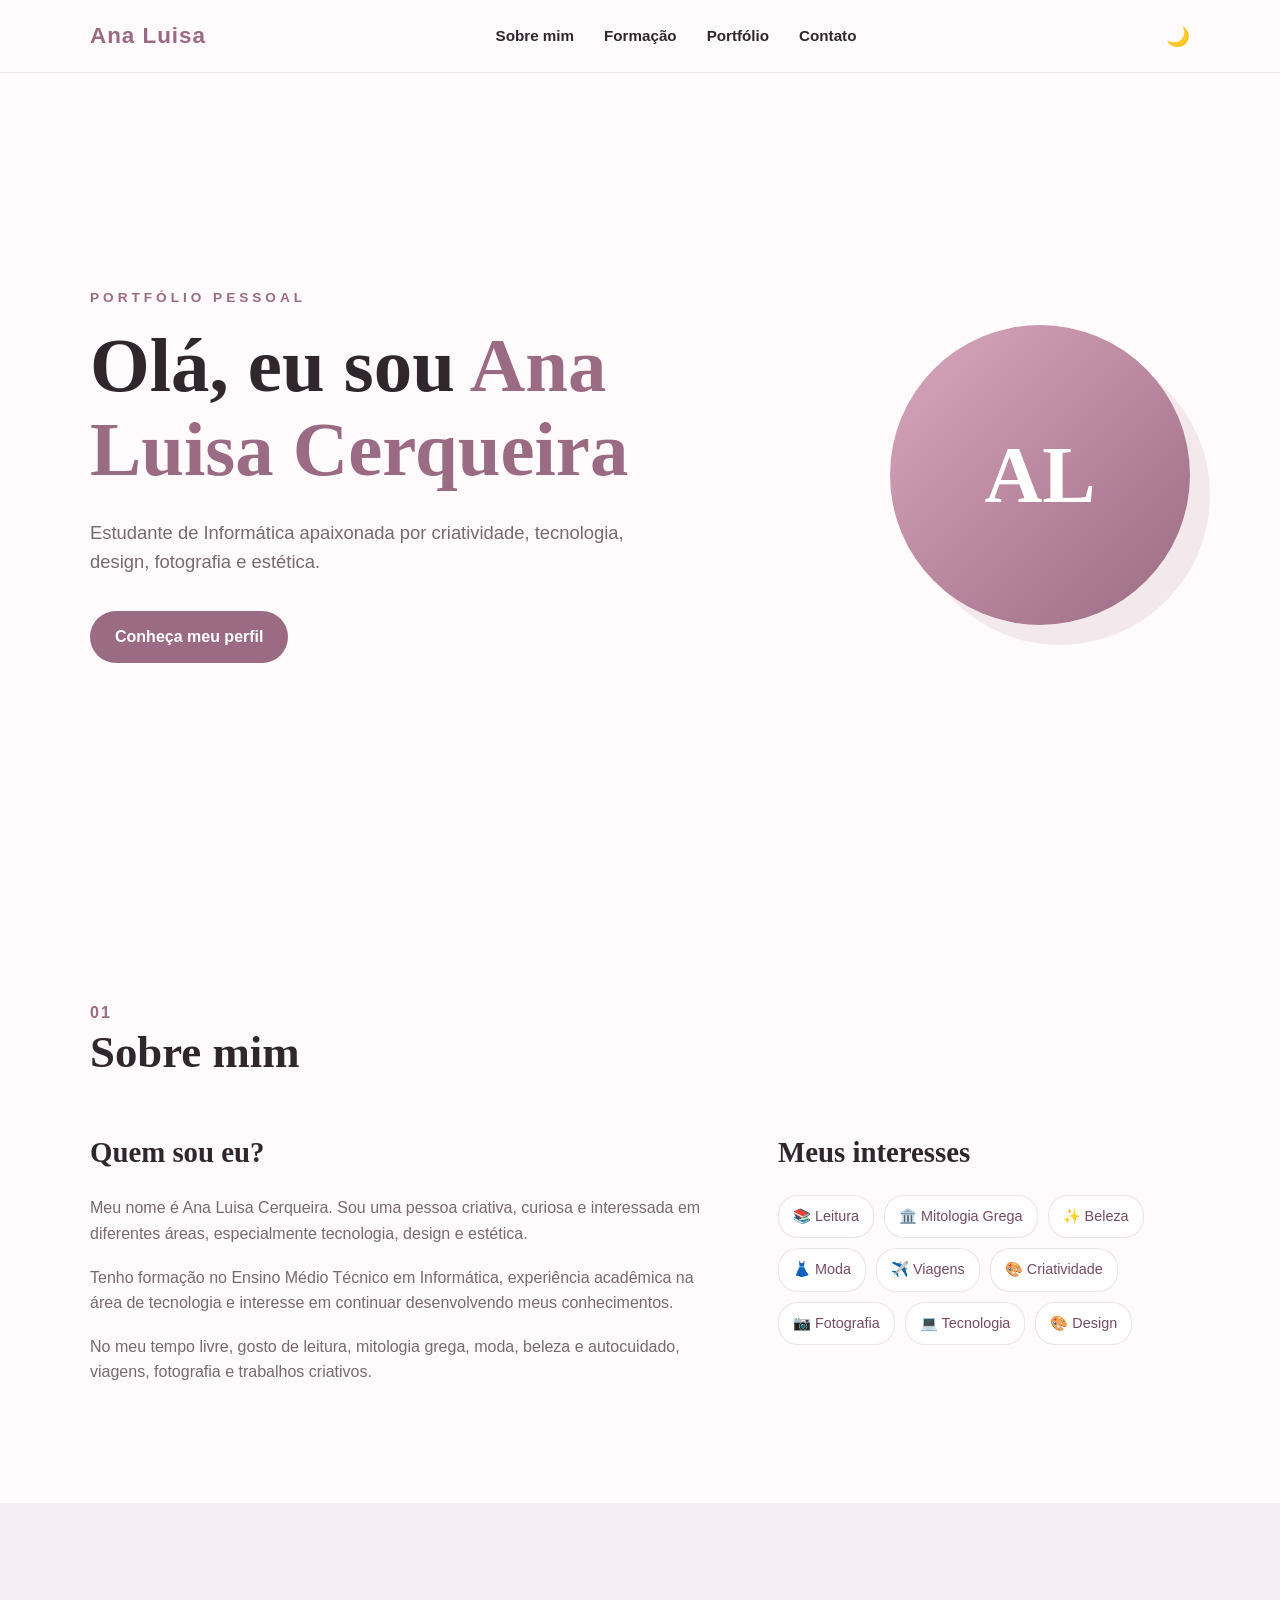
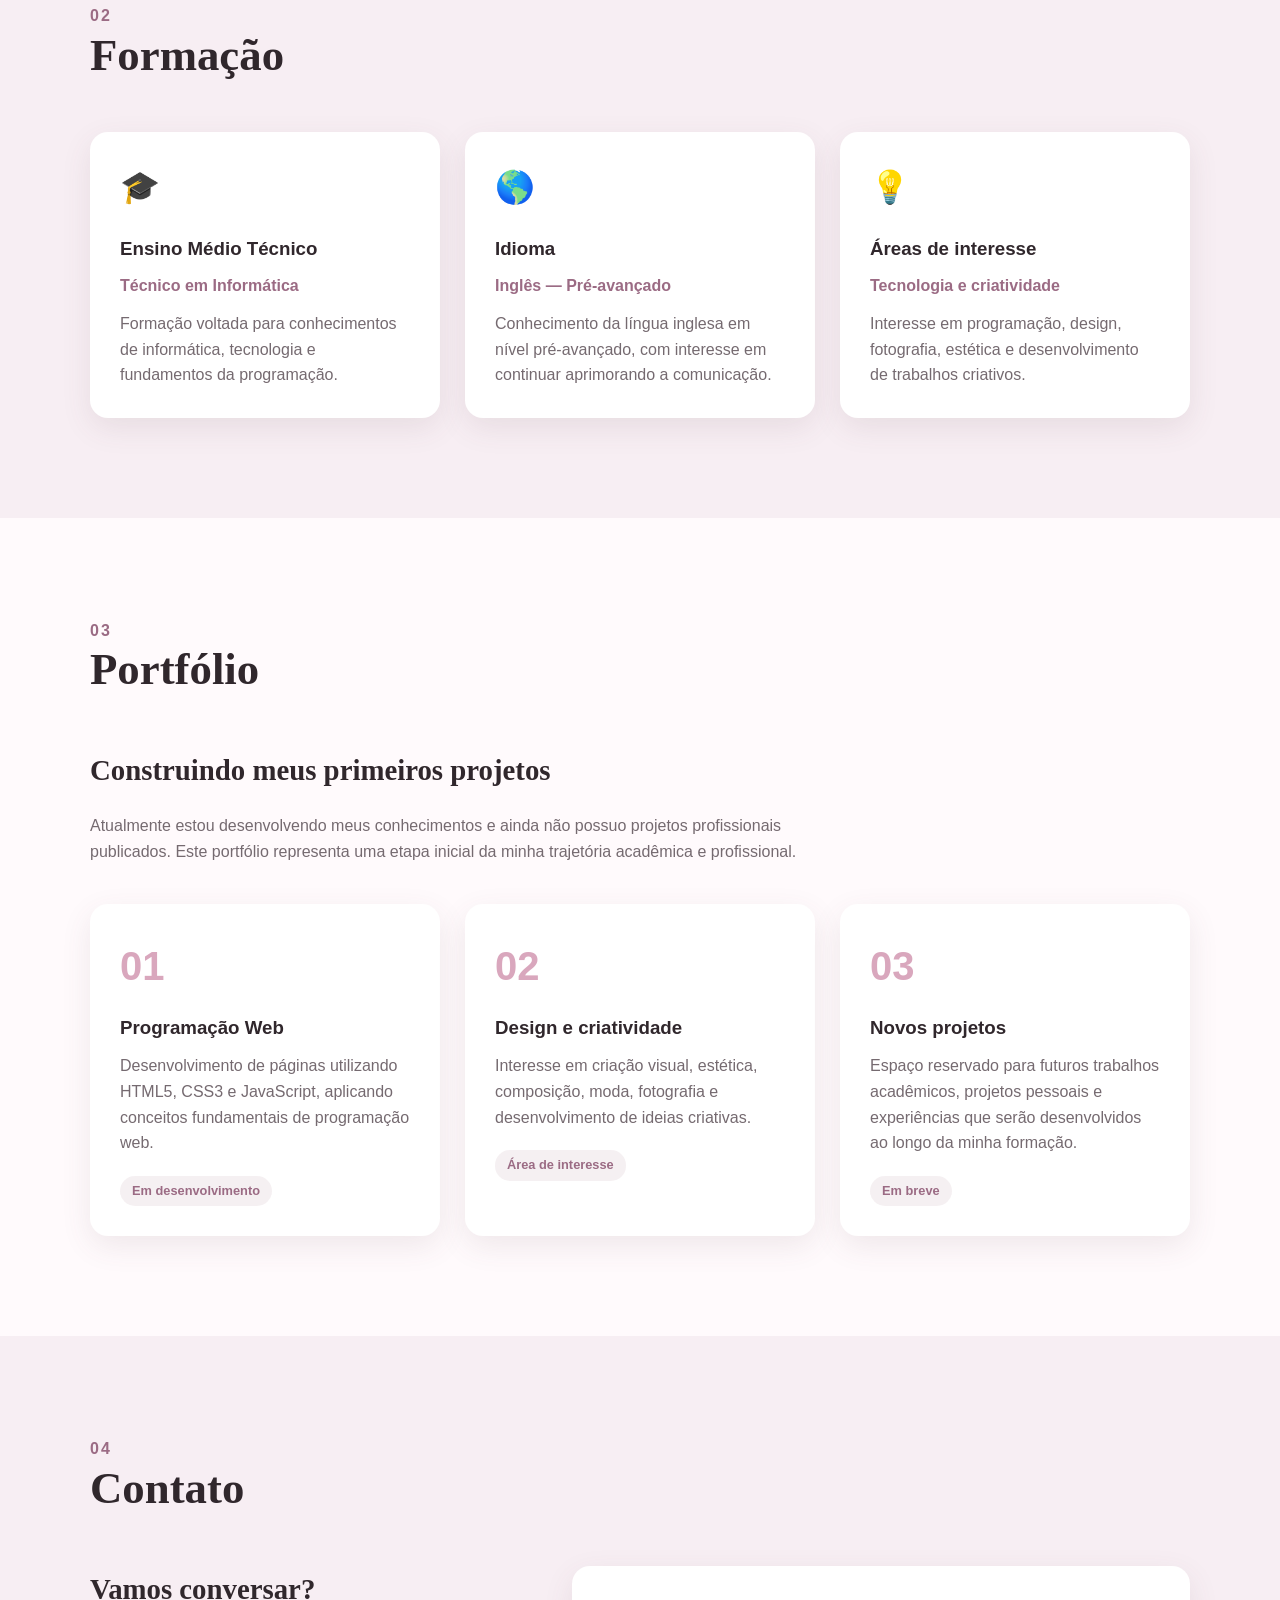
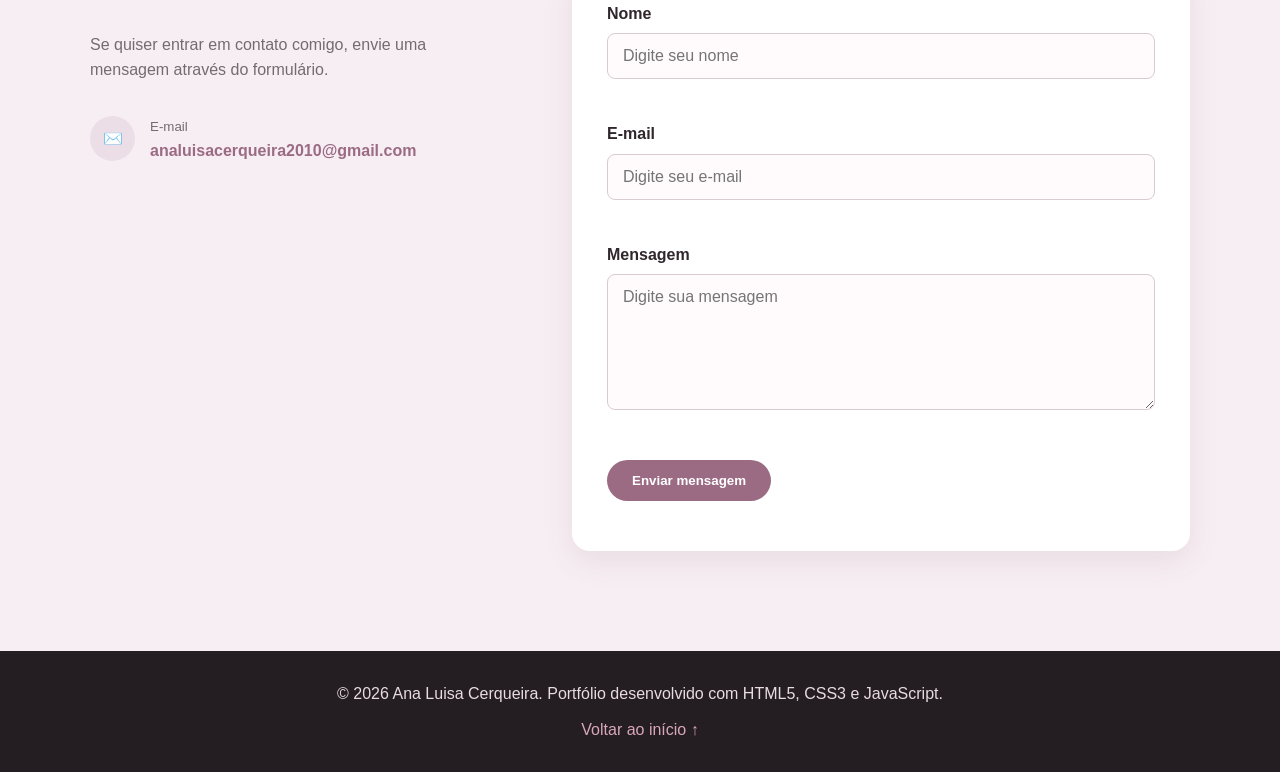
==== index.html @ e332659d "Add files via upload" ====
<!DOCTYPE html>
<html lang="pt-BR">
<head>
    <meta charset="UTF-8">
    <meta name="viewport" content="width=device-width, initial-scale=1.0">

    <!-- Título que aparece na aba do navegador -->
    <title>Ana Luisa Cerqueira | Portfólio</title>

    <!-- Conexão com o arquivo de estilos -->
    <link rel="stylesheet" href="style.css">
</head>

<body>

    <!-- Cabeçalho e menu de navegação -->
    <header class="cabecalho">
        <nav class="navegacao">

            <a href="#inicio" class="logo">Ana Luisa</a>

            <!-- Botão utilizado no menu para telas menores -->
            <button class="botao-menu" id="botaoMenu" aria-label="Abrir menu">
                ☰
            </button>

            <ul class="menu" id="menu">
                <li><a href="#sobre">Sobre mim</a></li>
                <li><a href="#formacao">Formação</a></li>
                <li><a href="#portfolio">Portfólio</a></li>
                <li><a href="#contato">Contato</a></li>
            </ul>

            <!-- Botão para alternar entre tema claro e escuro -->
            <button class="botao-tema" id="botaoTema" aria-label="Alterar tema">
                🌙
            </button>

        </nav>
    </header>


    <main>

        <!-- SEÇÃO INICIAL -->
        <section id="inicio" class="hero">
            <div class="hero-conteudo">

                <p class="pequeno-titulo">PORTFÓLIO PESSOAL</p>

                <h1>Olá, eu sou <span>Ana Luisa Cerqueira</span></h1>

                <p class="descricao-hero">
                    Estudante de Informática apaixonada por criatividade,
                    tecnologia, design, fotografia e estética.
                </p>

                <a href="#sobre" class="botao-principal">
                    Conheça meu perfil
                </a>

            </div>

            <div class="hero-decoracao">
                <div class="circulo">
                    AL
                </div>
            </div>
        </section>


        <!-- SEÇÃO SOBRE MIM -->
        <section id="sobre" class="secao">

            <div class="titulo-secao">
                <p>01</p>
                <h2>Sobre mim</h2>
            </div>

            <div class="sobre-conteudo">

                <div class="sobre-texto">

                    <h3>Quem sou eu?</h3>

                    <p>
                        Meu nome é Ana Luisa Cerqueira. Sou uma pessoa criativa,
                        curiosa e interessada em diferentes áreas, especialmente
                        tecnologia, design e estética.
                    </p>

                    <p>
                        Tenho formação no Ensino Médio Técnico em Informática,
                        experiência acadêmica na área de tecnologia e interesse
                        em continuar desenvolvendo meus conhecimentos.
                    </p>

                    <p>
                        No meu tempo livre, gosto de leitura, mitologia grega,
                        moda, beleza e autocuidado, viagens, fotografia e
                        trabalhos criativos.
                    </p>

                </div>

                <div class="interesses">

                    <h3>Meus interesses</h3>

                    <div class="tags">
                        <span>📚 Leitura</span>
                        <span>🏛️ Mitologia Grega</span>
                        <span>✨ Beleza</span>
                        <span>👗 Moda</span>
                        <span>✈️ Viagens</span>
                        <span>🎨 Criatividade</span>
                        <span>📷 Fotografia</span>
                        <span>💻 Tecnologia</span>
                        <span>🎨 Design</span>
                    </div>

                </div>

            </div>

        </section>


        <!-- SEÇÃO FORMAÇÃO -->
        <section id="formacao" class="secao secao-alternada">

            <div class="titulo-secao">
                <p>02</p>
                <h2>Formação</h2>
            </div>

            <div class="cards">

                <article class="card">
                    <div class="icone">🎓</div>

                    <h3>Ensino Médio Técnico</h3>

                    <p class="destaque">
                        Técnico em Informática
                    </p>

                    <p>
                        Formação voltada para conhecimentos de informática,
                        tecnologia e fundamentos da programação.
                    </p>
                </article>


                <article class="card">
                    <div class="icone">🌎</div>

                    <h3>Idioma</h3>

                    <p class="destaque">
                        Inglês — Pré-avançado
                    </p>

                    <p>
                        Conhecimento da língua inglesa em nível pré-avançado,
                        com interesse em continuar aprimorando a comunicação.
                    </p>
                </article>


                <article class="card">
                    <div class="icone">💡</div>

                    <h3>Áreas de interesse</h3>

                    <p class="destaque">
                        Tecnologia e criatividade
                    </p>

                    <p>
                        Interesse em programação, design, fotografia, estética
                        e desenvolvimento de trabalhos criativos.
                    </p>
                </article>

            </div>

        </section>


        <!-- SEÇÃO PORTFÓLIO -->
        <section id="portfolio" class="secao">

            <div class="titulo-secao">
                <p>03</p>
                <h2>Portfólio</h2>
            </div>

            <div class="portfolio-introducao">

                <h3>Construindo meus primeiros projetos</h3>

                <p>
                    Atualmente estou desenvolvendo meus conhecimentos e ainda
                    não possuo projetos profissionais publicados. Este portfólio
                    representa uma etapa inicial da minha trajetória acadêmica
                    e profissional.
                </p>

            </div>


            <div class="cards projetos">

                <article class="card projeto">
                    <span class="numero-projeto">01</span>

                    <h3>Programação Web</h3>

                    <p>
                        Desenvolvimento de páginas utilizando HTML5, CSS3
                        e JavaScript, aplicando conceitos fundamentais
                        de programação web.
                    </p>

                    <span class="status">Em desenvolvimento</span>
                </article>


                <article class="card projeto">
                    <span class="numero-projeto">02</span>

                    <h3>Design e criatividade</h3>

                    <p>
                        Interesse em criação visual, estética, composição,
                        moda, fotografia e desenvolvimento de ideias criativas.
                    </p>

                    <span class="status">Área de interesse</span>
                </article>


                <article class="card projeto">
                    <span class="numero-projeto">03</span>

                    <h3>Novos projetos</h3>

                    <p>
                        Espaço reservado para futuros trabalhos acadêmicos,
                        projetos pessoais e experiências que serão desenvolvidos
                        ao longo da minha formação.
                    </p>

                    <span class="status">Em breve</span>
                </article>

            </div>

        </section>


        <!-- SEÇÃO CONTATO -->
        <section id="contato" class="secao secao-alternada">

            <div class="titulo-secao">
                <p>04</p>
                <h2>Contato</h2>
            </div>

            <div class="contato-conteudo">

                <div class="contato-texto">

                    <h3>Vamos conversar?</h3>

                    <p>
                        Se quiser entrar em contato comigo, envie uma mensagem
                        através do formulário.
                    </p>

                    <div class="email">
                        <span>✉️</span>
                        <div>
                            <small>E-mail</small>
                            <p>analuisacerqueira2010@gmail.com</p>
                        </div>
                    </div>

                </div>


                <!-- Formulário validado pelo JavaScript -->
                <form id="formularioContato" class="formulario">

                    <div class="campo">
                        <label for="nome">Nome</label>
                        <input
                            type="text"
                            id="nome"
                            name="nome"
                            placeholder="Digite seu nome"
                        >
                        <small class="mensagem-erro" id="erroNome"></small>
                    </div>


                    <div class="campo">
                        <label for="email">E-mail</label>
                        <input
                            type="email"
                            id="email"
                            name="email"
                            placeholder="Digite seu e-mail"
                        >
                        <small class="mensagem-erro" id="erroEmail"></small>
                    </div>


                    <div class="campo">
                        <label for="mensagem">Mensagem</label>
                        <textarea
                            id="mensagem"
                            name="mensagem"
                            rows="6"
                            placeholder="Digite sua mensagem"
                        ></textarea>
                        <small class="mensagem-erro" id="erroMensagem"></small>
                    </div>


                    <button type="submit" class="botao-enviar">
                        Enviar mensagem
                    </button>

                    <!-- Mensagem de sucesso exibida pelo JavaScript -->
                    <div id="mensagemSucesso" class="mensagem-sucesso"></div>

                </form>

            </div>

        </section>

    </main>


    <!-- Rodapé -->
    <footer class="rodape">

        <p>
            © 2026 Ana Luisa Cerqueira.
            Portfólio desenvolvido com HTML5, CSS3 e JavaScript.
        </p>

        <a href="#inicio">Voltar ao início ↑</a>

    </footer>


    <!-- Arquivo JavaScript -->
    <script src="script.js"></script>

</body>
</html>
---- style.css ----
/* =====================================================
   PORTFÓLIO - ANA LUISA CERQUEIRA
   Folha de estilos desenvolvida sem frameworks.
   ===================================================== */


/* ---------- CONFIGURAÇÕES GERAIS ---------- */

* {
    margin: 0;
    padding: 0;
    box-sizing: border-box;
    scroll-behavior: smooth;
}

:root {
    --cor-principal: #9b6b84;
    --cor-principal-escura: #754b62;
    --cor-destaque: #d9a7bd;

    --cor-fundo: #fffafc;
    --cor-fundo-secundario: #f7eef3;

    --cor-texto: #30272c;
    --cor-texto-claro: #756a70;

    --cor-branco: #ffffff;
    --sombra: 0 10px 30px rgba(100, 65, 82, 0.10);
}


/* Tema escuro ativado pelo JavaScript */

body.tema-escuro {
    --cor-fundo: #211c20;
    --cor-fundo-secundario: #2b2429;

    --cor-texto: #f8edf2;
    --cor-texto-claro: #cdbec5;

    --cor-branco: #332b30;

    --sombra: 0 10px 30px rgba(0, 0, 0, 0.25);
}


html {
    scroll-padding-top: 80px;
}


body {
    font-family: Arial, Helvetica, sans-serif;
    background-color: var(--cor-fundo);
    color: var(--cor-texto);
    line-height: 1.6;
    transition: background-color 0.3s, color 0.3s;
}


/* ---------- CABEÇALHO ---------- */

.cabecalho {
    position: fixed;
    top: 0;
    width: 100%;
    z-index: 1000;

    background-color: rgba(255, 250, 252, 0.94);
    backdrop-filter: blur(10px);

    border-bottom: 1px solid rgba(155, 107, 132, 0.15);
}

.tema-escuro .cabecalho {
    background-color: rgba(33, 28, 32, 0.94);
}


.navegacao {
    max-width: 1150px;
    margin: auto;

    min-height: 72px;
    padding: 0 25px;

    display: flex;
    align-items: center;
    justify-content: space-between;
}


.logo {
    color: var(--cor-principal);
    text-decoration: none;

    font-size: 1.4rem;
    font-weight: bold;
    letter-spacing: 1px;
}


.menu {
    list-style: none;

    display: flex;
    align-items: center;
    gap: 30px;
}


.menu a {
    text-decoration: none;
    color: var(--cor-texto);

    font-size: 0.95rem;
    font-weight: 600;

    transition: color 0.3s;
}


.menu a:hover {
    color: var(--cor-principal);
}


.botao-tema,
.botao-menu {
    border: none;
    background: none;
    cursor: pointer;
}


.botao-tema {
    font-size: 1.2rem;
    margin-left: 20px;
}


.botao-menu {
    display: none;
    font-size: 1.6rem;
    color: var(--cor-texto);
}


/* ---------- SEÇÃO PRINCIPAL ---------- */

.hero {
    min-height: 100vh;
    max-width: 1150px;

    margin: auto;
    padding: 120px 25px 70px;

    display: flex;
    align-items: center;
    justify-content: space-between;
    gap: 50px;
}


.hero-conteudo {
    max-width: 650px;
}


.pequeno-titulo {
    color: var(--cor-principal);

    font-size: 0.85rem;
    font-weight: bold;
    letter-spacing: 4px;

    margin-bottom: 15px;
}


.hero h1 {
    font-family: Georgia, "Times New Roman", serif;

    font-size: clamp(2.5rem, 6vw, 5rem);
    line-height: 1.1;

    margin-bottom: 25px;
}


.hero h1 span {
    color: var(--cor-principal);
}


.descricao-hero {
    color: var(--cor-texto-claro);

    font-size: 1.15rem;
    max-width: 570px;

    margin-bottom: 35px;
}


.botao-principal,
.botao-enviar {
    display: inline-block;

    padding: 13px 25px;

    border: none;
    border-radius: 30px;

    background-color: var(--cor-principal);
    color: white;

    text-decoration: none;
    font-weight: bold;

    cursor: pointer;

    transition: transform 0.3s, background-color 0.3s;
}


.botao-principal:hover,
.botao-enviar:hover {
    background-color: var(--cor-principal-escura);
    transform: translateY(-3px);
}


/* ---------- ELEMENTO DECORATIVO ---------- */

.hero-decoracao {
    display: flex;
    justify-content: center;
    align-items: center;
}


.circulo {
    width: 300px;
    height: 300px;

    border-radius: 50%;

    display: flex;
    align-items: center;
    justify-content: center;

    background:
        linear-gradient(
            135deg,
            var(--cor-destaque),
            var(--cor-principal)
        );

    color: white;

    font-family: Georgia, "Times New Roman", serif;
    font-size: 5rem;
    font-weight: bold;

    box-shadow: 20px 20px 0 rgba(155, 107, 132, 0.12);
}


/* ---------- SEÇÕES ---------- */

.secao {
    max-width: 1150px;
    margin: auto;

    padding: 100px 25px;
}


.secao-alternada {
    max-width: none;
    padding-left: max(25px, calc((100% - 1100px) / 2));
    padding-right: max(25px, calc((100% - 1100px) / 2));

    background-color: var(--cor-fundo-secundario);
}


.titulo-secao {
    margin-bottom: 50px;
}


.titulo-secao p {
    color: var(--cor-principal);

    font-weight: bold;
    letter-spacing: 2px;
}


.titulo-secao h2 {
    font-family: Georgia, "Times New Roman", serif;

    font-size: 2.8rem;
    line-height: 1.2;
}


/* ---------- SOBRE ---------- */

.sobre-conteudo {
    display: grid;
    grid-template-columns: 1.2fr 0.8fr;
    gap: 70px;
}


.sobre-texto h3,
.interesses h3,
.portfolio-introducao h3,
.contato-texto h3 {
    font-family: Georgia, "Times New Roman", serif;
    font-size: 1.8rem;
    margin-bottom: 20px;
}


.sobre-texto p {
    color: var(--cor-texto-claro);
    margin-bottom: 18px;
}


.tags {
    display: flex;
    flex-wrap: wrap;
    gap: 10px;
}


.tags span {
    background-color: var(--cor-branco);
    color: var(--cor-principal-escura);

    border: 1px solid rgba(155, 107, 132, 0.18);

    padding: 9px 14px;
    border-radius: 20px;

    font-size: 0.9rem;
}


/* ---------- CARDS ---------- */

.cards {
    display: grid;
    grid-template-columns: repeat(3, 1fr);
    gap: 25px;
}


.card {
    background-color: var(--cor-branco);

    padding: 30px;
    border-radius: 18px;

    box-shadow: var(--sombra);

    transition: transform 0.3s;
}


.card:hover {
    transform: translateY(-7px);
}


.icone {
    font-size: 2rem;
    margin-bottom: 20px;
}


.card h3 {
    margin-bottom: 10px;
}


.card p {
    color: var(--cor-texto-claro);
}


.destaque {
    color: var(--cor-principal) !important;
    font-weight: bold;

    margin-bottom: 12px;
}


/* ---------- PORTFÓLIO ---------- */

.portfolio-introducao {
    max-width: 750px;
    margin-bottom: 40px;
}


.portfolio-introducao p {
    color: var(--cor-texto-claro);
}


.projeto {
    position: relative;
    overflow: hidden;
}


.numero-projeto {
    display: block;

    color: var(--cor-destaque);

    font-size: 2.5rem;
    font-weight: bold;

    margin-bottom: 15px;
}


.status {
    display: inline-block;

    margin-top: 20px;
    padding: 5px 12px;

    border-radius: 15px;

    background-color: rgba(155, 107, 132, 0.1);
    color: var(--cor-principal);

    font-size: 0.8rem;
    font-weight: bold;
}


/* ---------- CONTATO ---------- */

.contato-conteudo {
    display: grid;
    grid-template-columns: 0.8fr 1.2fr;
    gap: 70px;
}


.contato-texto > p {
    color: var(--cor-texto-claro);
    margin-bottom: 30px;
}


.email {
    display: flex;
    align-items: center;
    gap: 15px;
}


.email > span {
    width: 45px;
    height: 45px;

    display: flex;
    align-items: center;
    justify-content: center;

    border-radius: 50%;

    background-color: rgba(155, 107, 132, 0.12);
}


.email small {
    color: var(--cor-texto-claro);
}


.email p {
    color: var(--cor-principal);
    font-weight: bold;
}


/* ---------- FORMULÁRIO ---------- */

.formulario {
    background-color: var(--cor-branco);

    padding: 35px;

    border-radius: 18px;

    box-shadow: var(--sombra);
}


.campo {
    margin-bottom: 20px;
}


.campo label {
    display: block;

    margin-bottom: 7px;

    font-weight: bold;
}


.campo input,
.campo textarea {
    width: 100%;

    padding: 13px 15px;

    border: 1px solid #d9cbd2;
    border-radius: 8px;

    background-color: var(--cor-fundo);
    color: var(--cor-texto);

    font-family: inherit;
    font-size: 1rem;

    outline: none;

    transition: border-color 0.3s;
}


.campo input:focus,
.campo textarea:focus {
    border-color: var(--cor-principal);
}


.campo textarea {
    resize: vertical;
}


.mensagem-erro {
    display: block;

    min-height: 18px;
    margin-top: 4px;

    color: #c0395a;
    font-size: 0.8rem;
}


.mensagem-sucesso {
    color: #287a50;

    font-weight: bold;

    margin-top: 15px;
}


/* ---------- RODAPÉ ---------- */

.rodape {
    background-color: #241d21;
    color: #e8dce1;

    padding: 30px 25px;

    text-align: center;
}


.rodape p {
    margin-bottom: 10px;
}


.rodape a {
    color: var(--cor-destaque);
    text-decoration: none;
}


/* ---------- RESPONSIVIDADE ---------- */

@media (max-width: 850px) {

    .menu {
        position: absolute;

        top: 72px;
        left: 0;
        right: 0;

        display: none;
        flex-direction: column;
        gap: 0;

        padding: 15px 25px;

        background-color: var(--cor-fundo);
        box-shadow: var(--sombra);
    }


    .menu.ativo {
        display: flex;
    }


    .menu li {
        width: 100%;
    }


    .menu a {
        display: block;
        padding: 12px 0;
    }


    .botao-menu {
        display: block;
        margin-left: auto;
        margin-right: 15px;
    }


    .hero {
        flex-direction: column;
        text-align: center;
        justify-content: center;
    }


    .hero-decoracao {
        order: -1;
    }


    .circulo {
        width: 200px;
        height: 200px;
        font-size: 3.5rem;
    }


    .sobre-conteudo,
    .contato-conteudo {
        grid-template-columns: 1fr;
        gap: 40px;
    }


    .cards {
        grid-template-columns: 1fr;
    }
}


@media (max-width: 500px) {

    .navegacao {
        padding: 0 15px;
    }


    .hero {
        padding-left: 20px;
        padding-right: 20px;
    }


    .hero h1 {
        font-size: 2.5rem;
    }


    .secao {
        padding: 75px 20px;
    }


    .titulo-secao h2 {
        font-size: 2.2rem;
    }


    .formulario {
        padding: 25px;
    }
}
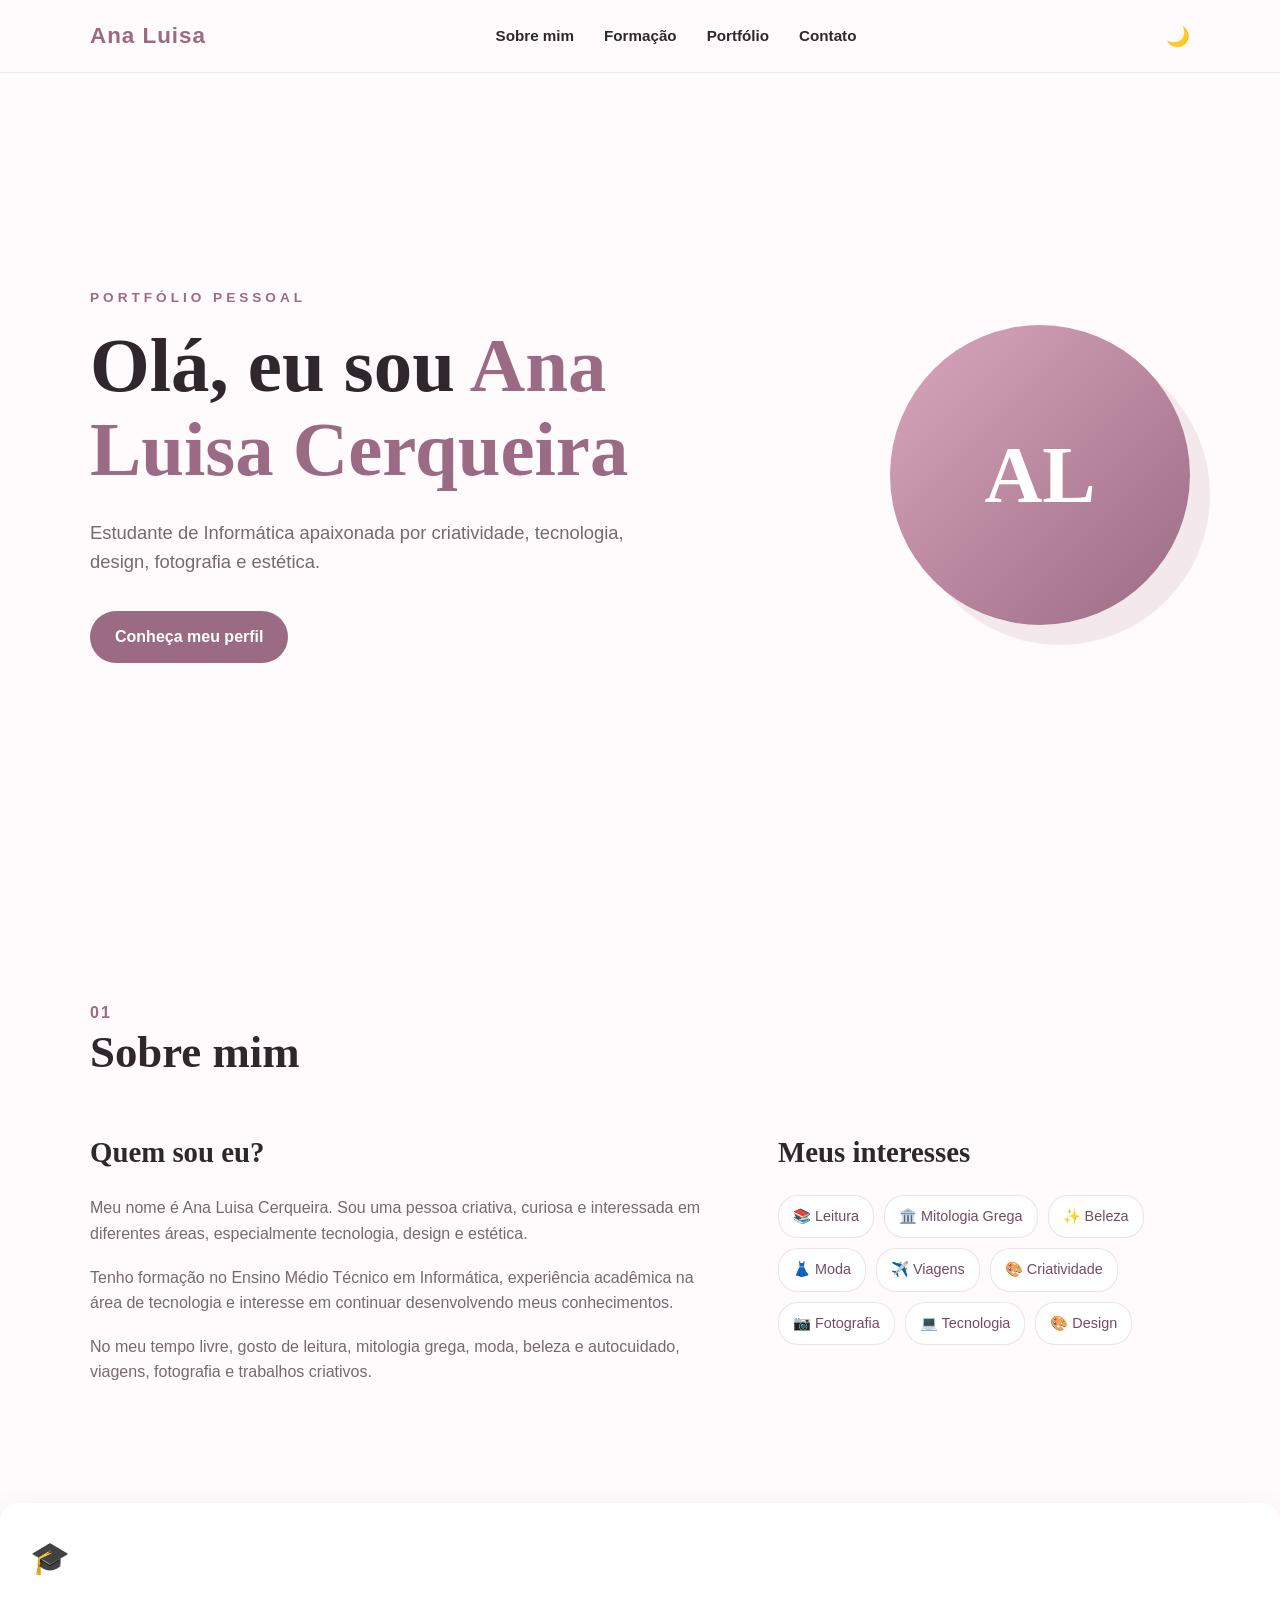
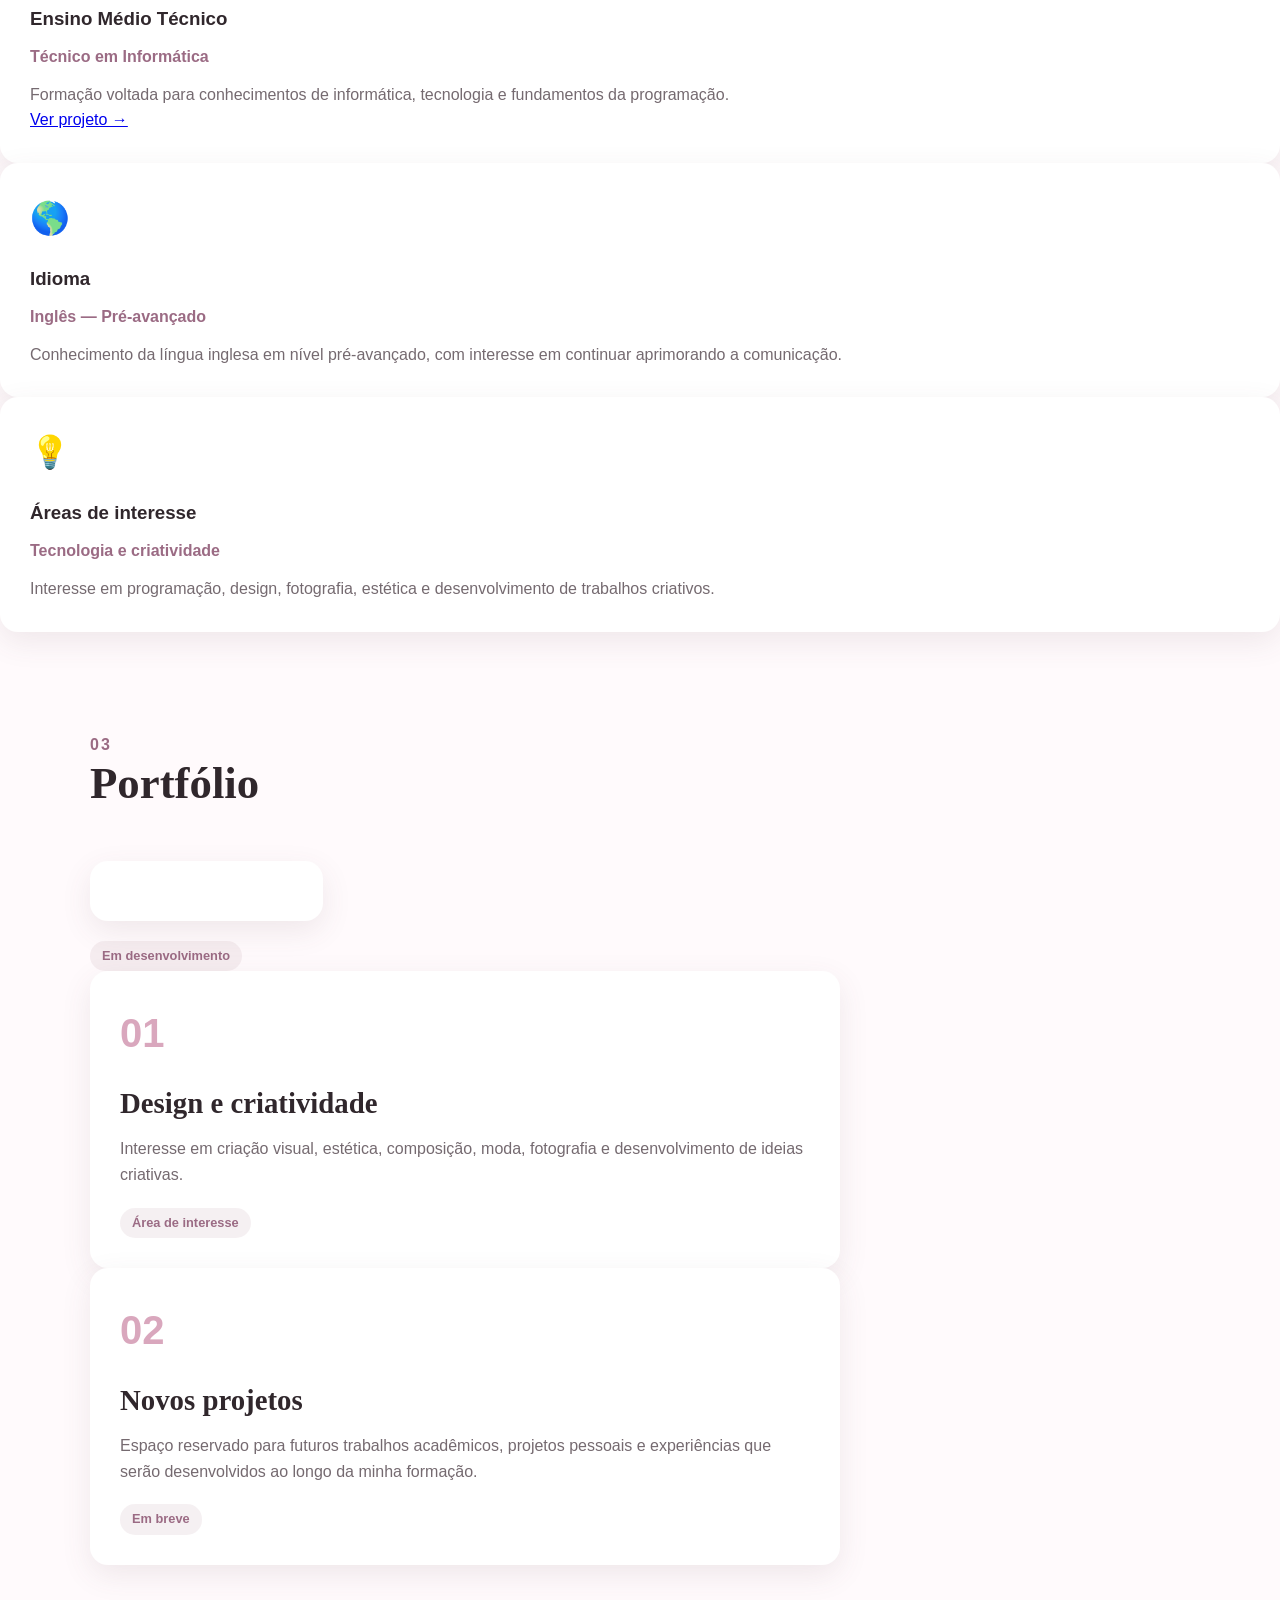
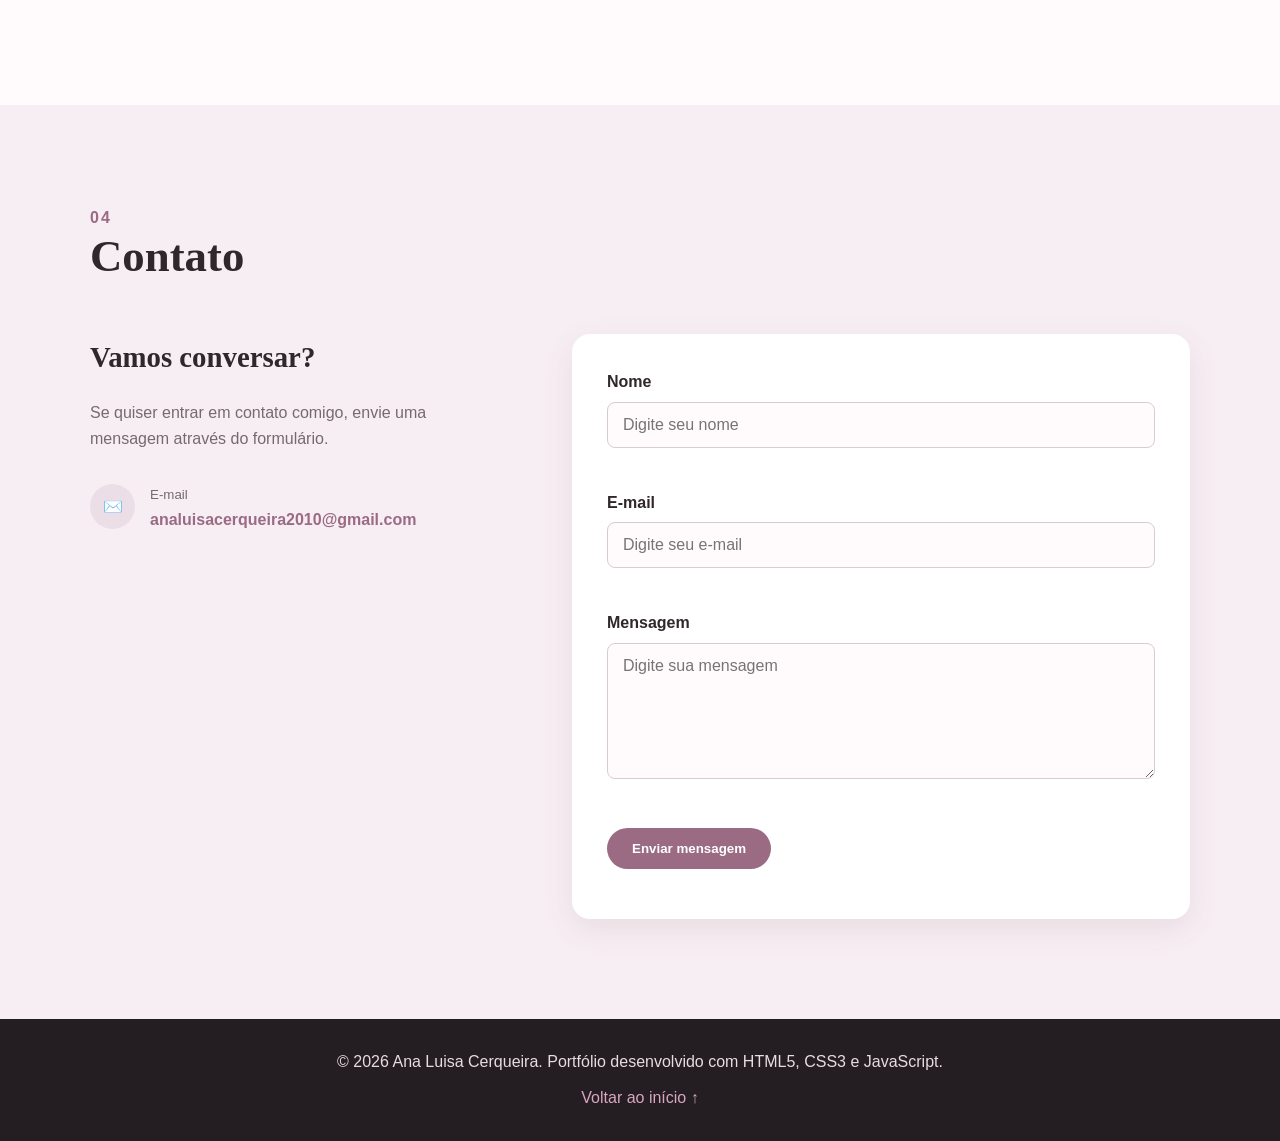
==== commit 1e8a6fc6: "index.html" ====
--- a/index.html
+++ b/index.html
@@ -126,30 +126,26 @@
         </section>
 
 
-        <!-- SEÇÃO FORMAÇÃO -->
-        <section id="formacao" class="secao secao-alternada">
-
-            <div class="titulo-secao">
-                <p>02</p>
-                <h2>Formação</h2>
-            </div>
-
-            <div class="cards">
-
-                <article class="card">
-                    <div class="icone">🎓</div>
-
-                    <h3>Ensino Médio Técnico</h3>
-
-                    <p class="destaque">
-                        Técnico em Informática
-                    </p>
-
-                    <p>
-                        Formação voltada para conhecimentos de informática,
-                        tecnologia e fundamentos da programação.
-                    </p>
-                </article>
+       <!-- Projeto desenvolvido durante a formação técnica -->
+      <article class="card">
+      <div class="icone">🎓</div>
+
+       <h3>Ensino Médio Técnico</h3>
+
+       <p class="destaque">
+        Técnico em Informática
+      </p>
+
+       <p>
+        Formação voltada para conhecimentos de informática,
+        tecnologia e fundamentos da programação.
+      </p>
+
+    <!-- Link para acessar o projeto Viajaí -->
+    <a href="viajai/index.html" class="botao-projeto">
+        Ver projeto →
+    </a>
+     </article>
 
 
                 <article class="card">
@@ -198,51 +194,34 @@
 
             <div class="portfolio-introducao">
 
-                <h3>Construindo meus primeiros projetos</h3>
-
-                <p>
-                    Atualmente estou desenvolvendo meus conhecimentos e ainda
-                    não possuo projetos profissionais publicados. Este portfólio
-                    representa uma etapa inicial da minha trajetória acadêmica
-                    e profissional.
-                </p>
-
-            </div>
-
-
-            <div class="cards projetos">
+               <div class="cards projetos">
+
+    <article class="card projeto">
+       
+
+</div>
+
+    </article>
+                    <span class="status">Em desenvolvimento</span>
+                </article>
+
 
                 <article class="card projeto">
                     <span class="numero-projeto">01</span>
 
-                    <h3>Programação Web</h3>
-
-                    <p>
-                        Desenvolvimento de páginas utilizando HTML5, CSS3
-                        e JavaScript, aplicando conceitos fundamentais
-                        de programação web.
-                    </p>
-
-                    <span class="status">Em desenvolvimento</span>
+                    <h3>Design e criatividade</h3>
+
+                    <p>
+                        Interesse em criação visual, estética, composição,
+                        moda, fotografia e desenvolvimento de ideias criativas.
+                    </p>
+
+                    <span class="status">Área de interesse</span>
                 </article>
 
 
                 <article class="card projeto">
                     <span class="numero-projeto">02</span>
-
-                    <h3>Design e criatividade</h3>
-
-                    <p>
-                        Interesse em criação visual, estética, composição,
-                        moda, fotografia e desenvolvimento de ideias criativas.
-                    </p>
-
-                    <span class="status">Área de interesse</span>
-                </article>
-
-
-                <article class="card projeto">
-                    <span class="numero-projeto">03</span>
 
                     <h3>Novos projetos</h3>
 
